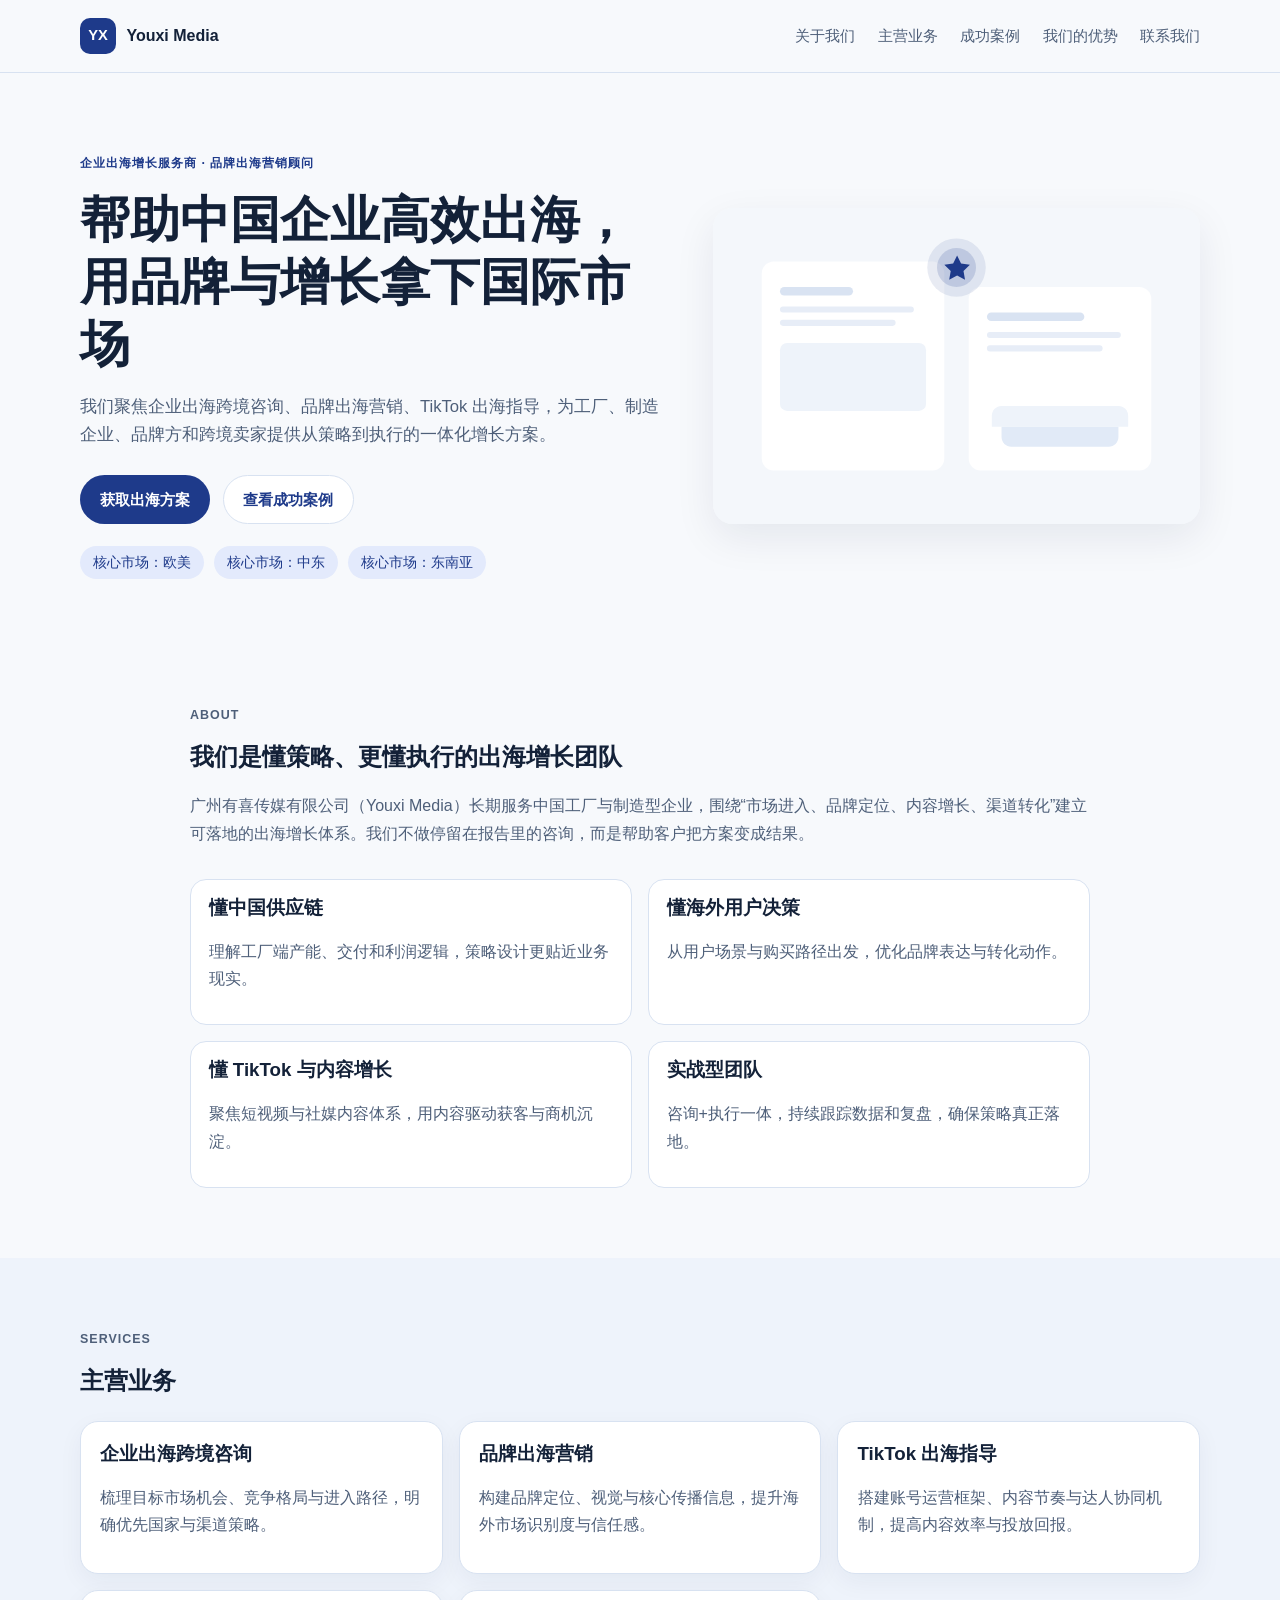
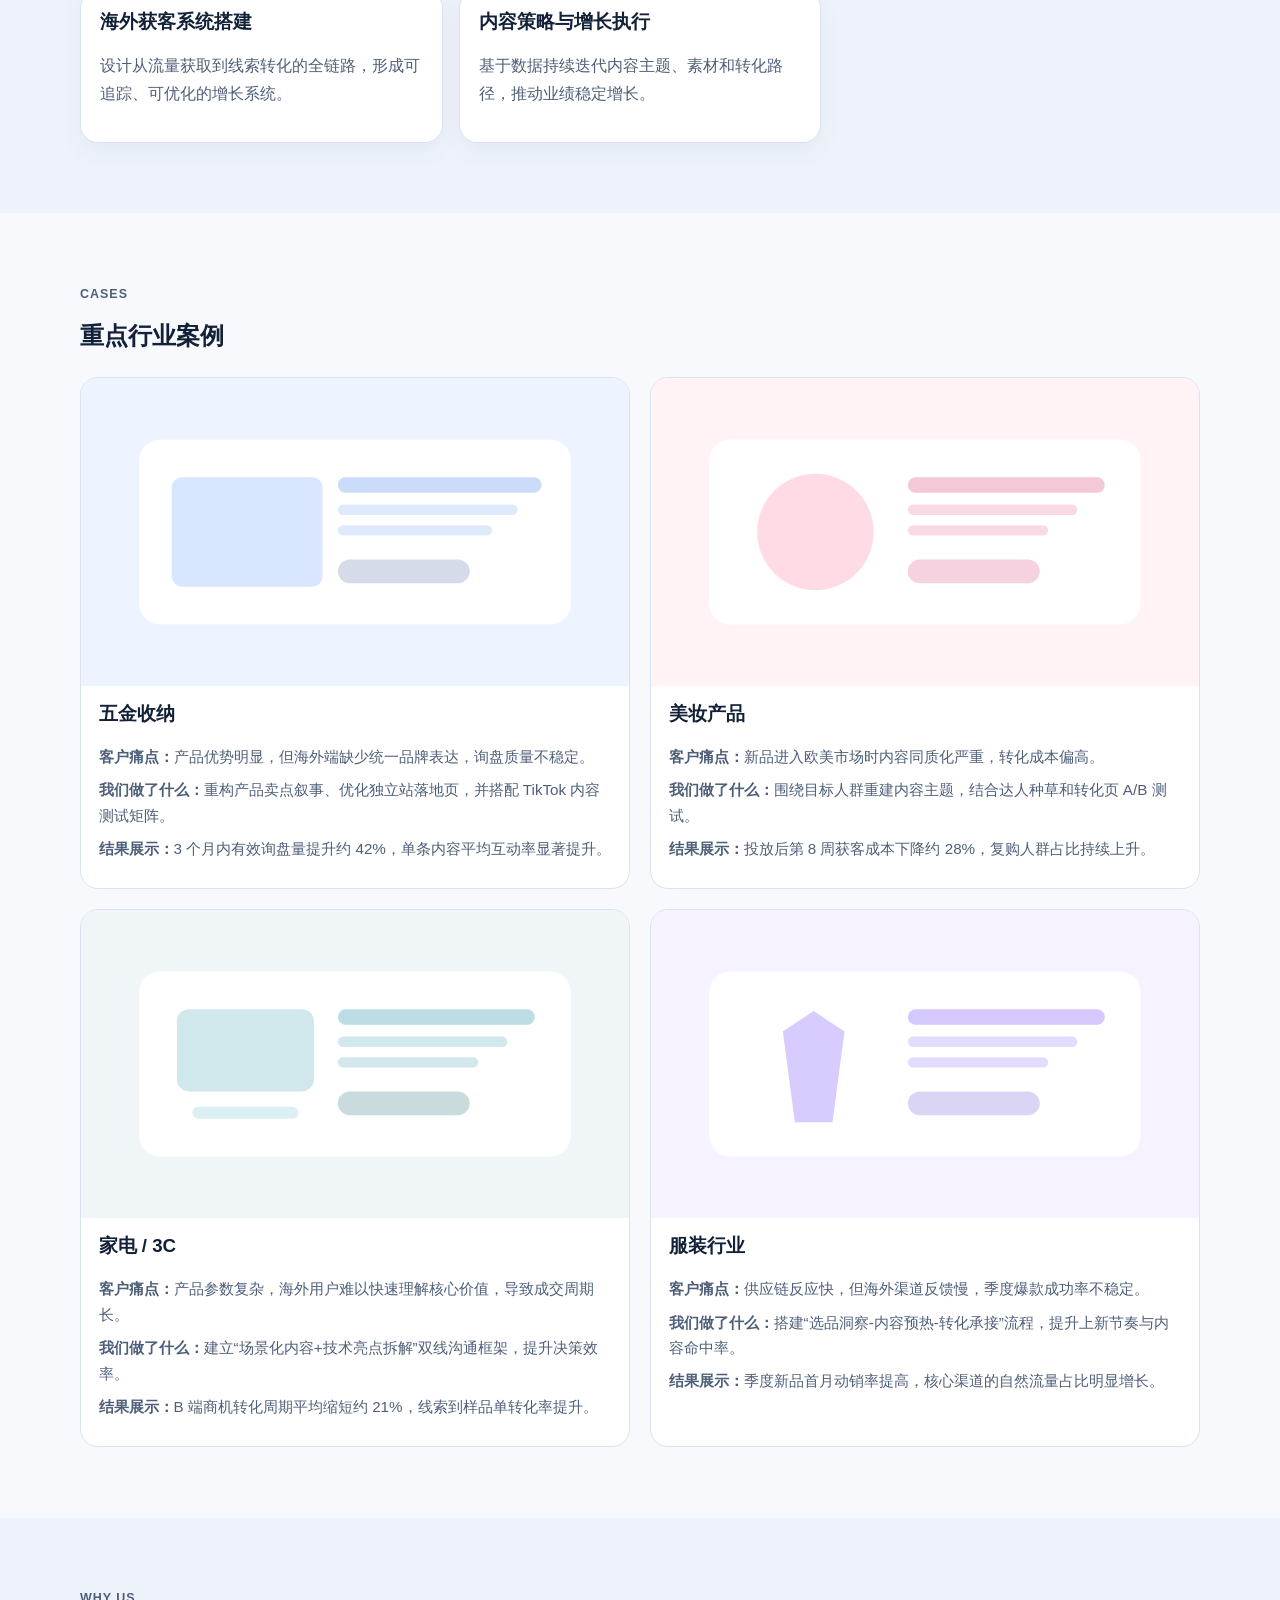
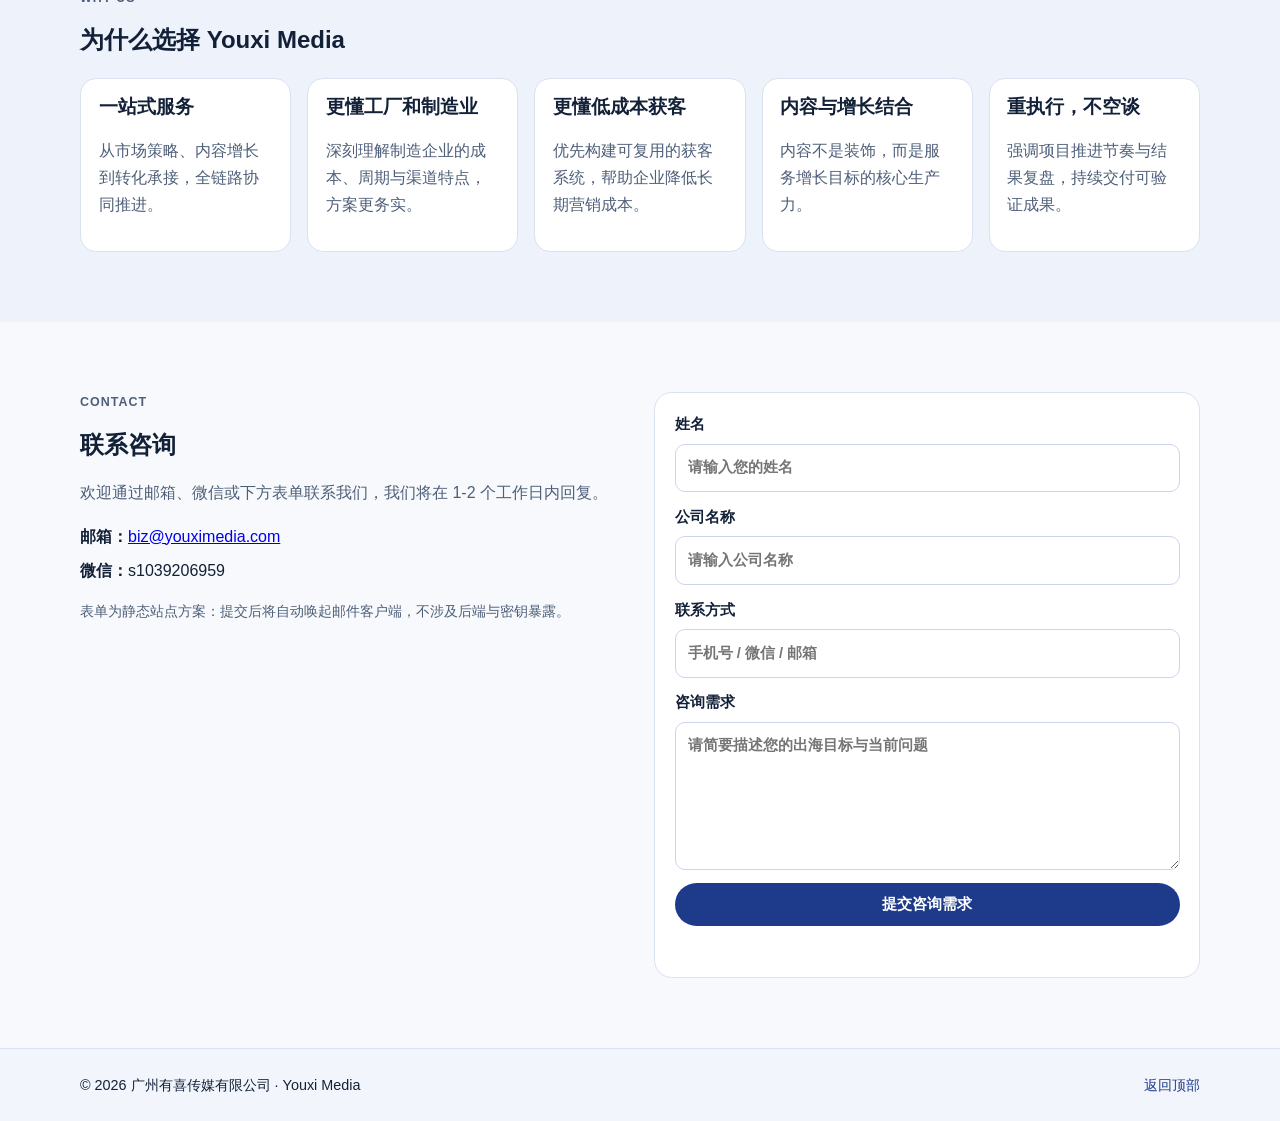
==== index.html @ 43eedc0e "Create static Youxi Media corporate website" ====
<!DOCTYPE html>
<html lang="zh-CN">
  <head>
    <meta charset="UTF-8" />
    <meta name="viewport" content="width=device-width, initial-scale=1.0" />
    <title>广州有喜传媒有限公司 | 企业出海增长服务商</title>
    <meta
      name="description"
      content="广州有喜传媒有限公司（Youxi Media）为工厂、制造业企业、品牌方和跨境卖家提供企业出海跨境咨询、品牌出海营销、TikTok 出海指导与海外获客增长方案。"
    />
    <link rel="stylesheet" href="style.css" />
  </head>
  <body>
    <header class="site-header">
      <div class="container nav-wrap">
        <a class="logo" href="#hero" aria-label="Youxi Media 首页">
          <span class="logo-mark">YX</span>
          <span class="logo-text">Youxi Media</span>
        </a>
        <button class="nav-toggle" aria-label="切换导航菜单">☰</button>
        <nav class="nav-menu" aria-label="主导航">
          <a href="#about">关于我们</a>
          <a href="#services">主营业务</a>
          <a href="#cases">成功案例</a>
          <a href="#why-us">我们的优势</a>
          <a href="#contact">联系我们</a>
        </nav>
      </div>
    </header>

    <main>
      <section class="hero" id="hero">
        <div class="container hero-grid">
          <div class="hero-content">
            <p class="eyebrow">企业出海增长服务商 · 品牌出海营销顾问</p>
            <h1>
              帮助中国企业高效出海，<br />
              用品牌与增长拿下国际市场
            </h1>
            <p class="hero-subtitle">
              我们聚焦企业出海跨境咨询、品牌出海营销、TikTok
              出海指导，为工厂、制造企业、品牌方和跨境卖家提供从策略到执行的一体化增长方案。
            </p>
            <div class="hero-actions">
              <a class="btn btn-primary" href="#contact">获取出海方案</a>
              <a class="btn btn-secondary" href="#cases">查看成功案例</a>
            </div>
            <ul class="hero-markets">
              <li>核心市场：欧美</li>
              <li>核心市场：中东</li>
              <li>核心市场：东南亚</li>
            </ul>
          </div>
          <div class="hero-visual">
            <img src="assets/images/hero-illustration.svg" alt="企业出海增长策略示意图" />
          </div>
        </div>
      </section>

      <section class="section" id="about">
        <div class="container narrow">
          <p class="section-label">About</p>
          <h2>我们是懂策略、更懂执行的出海增长团队</h2>
          <p>
            广州有喜传媒有限公司（Youxi Media）长期服务中国工厂与制造型企业，围绕“市场进入、品牌定位、内容增长、渠道转化”建立可落地的出海增长体系。我们不做停留在报告里的咨询，而是帮助客户把方案变成结果。
          </p>
          <div class="about-points">
            <article>
              <h3>懂中国供应链</h3>
              <p>理解工厂端产能、交付和利润逻辑，策略设计更贴近业务现实。</p>
            </article>
            <article>
              <h3>懂海外用户决策</h3>
              <p>从用户场景与购买路径出发，优化品牌表达与转化动作。</p>
            </article>
            <article>
              <h3>懂 TikTok 与内容增长</h3>
              <p>聚焦短视频与社媒内容体系，用内容驱动获客与商机沉淀。</p>
            </article>
            <article>
              <h3>实战型团队</h3>
              <p>咨询+执行一体，持续跟踪数据和复盘，确保策略真正落地。</p>
            </article>
          </div>
        </div>
      </section>

      <section class="section section-alt" id="services">
        <div class="container">
          <p class="section-label">Services</p>
          <h2>主营业务</h2>
          <div class="service-grid">
            <article class="card">
              <h3>企业出海跨境咨询</h3>
              <p>梳理目标市场机会、竞争格局与进入路径，明确优先国家与渠道策略。</p>
            </article>
            <article class="card">
              <h3>品牌出海营销</h3>
              <p>构建品牌定位、视觉与核心传播信息，提升海外市场识别度与信任感。</p>
            </article>
            <article class="card">
              <h3>TikTok 出海指导</h3>
              <p>搭建账号运营框架、内容节奏与达人协同机制，提高内容效率与投放回报。</p>
            </article>
            <article class="card">
              <h3>海外获客系统搭建</h3>
              <p>设计从流量获取到线索转化的全链路，形成可追踪、可优化的增长系统。</p>
            </article>
            <article class="card">
              <h3>内容策略与增长执行</h3>
              <p>基于数据持续迭代内容主题、素材和转化路径，推动业绩稳定增长。</p>
            </article>
          </div>
        </div>
      </section>

      <section class="section" id="cases">
        <div class="container">
          <p class="section-label">Cases</p>
          <h2>重点行业案例</h2>
          <div class="cases-grid">
            <article class="case-card">
              <img src="assets/images/case-hardware.svg" alt="五金收纳案例配图" />
              <div class="case-content">
                <h3>五金收纳</h3>
                <p><strong>客户痛点：</strong>产品优势明显，但海外端缺少统一品牌表达，询盘质量不稳定。</p>
                <p><strong>我们做了什么：</strong>重构产品卖点叙事、优化独立站落地页，并搭配 TikTok 内容测试矩阵。</p>
                <p><strong>结果展示：</strong>3 个月内有效询盘量提升约 42%，单条内容平均互动率显著提升。</p>
              </div>
            </article>
            <article class="case-card">
              <img src="assets/images/case-beauty.svg" alt="美妆产品案例配图" />
              <div class="case-content">
                <h3>美妆产品</h3>
                <p><strong>客户痛点：</strong>新品进入欧美市场时内容同质化严重，转化成本偏高。</p>
                <p><strong>我们做了什么：</strong>围绕目标人群重建内容主题，结合达人种草和转化页 A/B 测试。</p>
                <p><strong>结果展示：</strong>投放后第 8 周获客成本下降约 28%，复购人群占比持续上升。</p>
              </div>
            </article>
            <article class="case-card">
              <img src="assets/images/case-electronics.svg" alt="家电与3C案例配图" />
              <div class="case-content">
                <h3>家电 / 3C</h3>
                <p><strong>客户痛点：</strong>产品参数复杂，海外用户难以快速理解核心价值，导致成交周期长。</p>
                <p><strong>我们做了什么：</strong>建立“场景化内容+技术亮点拆解”双线沟通框架，提升决策效率。</p>
                <p><strong>结果展示：</strong>B 端商机转化周期平均缩短约 21%，线索到样品单转化率提升。</p>
              </div>
            </article>
            <article class="case-card">
              <img src="assets/images/case-fashion.svg" alt="服装行业案例配图" />
              <div class="case-content">
                <h3>服装行业</h3>
                <p><strong>客户痛点：</strong>供应链反应快，但海外渠道反馈慢，季度爆款成功率不稳定。</p>
                <p><strong>我们做了什么：</strong>搭建“选品洞察-内容预热-转化承接”流程，提升上新节奏与内容命中率。</p>
                <p><strong>结果展示：</strong>季度新品首月动销率提高，核心渠道的自然流量占比明显增长。</p>
              </div>
            </article>
          </div>
        </div>
      </section>

      <section class="section section-alt" id="why-us">
        <div class="container">
          <p class="section-label">Why Us</p>
          <h2>为什么选择 Youxi Media</h2>
          <div class="why-grid">
            <article>
              <h3>一站式服务</h3>
              <p>从市场策略、内容增长到转化承接，全链路协同推进。</p>
            </article>
            <article>
              <h3>更懂工厂和制造业</h3>
              <p>深刻理解制造企业的成本、周期与渠道特点，方案更务实。</p>
            </article>
            <article>
              <h3>更懂低成本获客</h3>
              <p>优先构建可复用的获客系统，帮助企业降低长期营销成本。</p>
            </article>
            <article>
              <h3>内容与增长结合</h3>
              <p>内容不是装饰，而是服务增长目标的核心生产力。</p>
            </article>
            <article>
              <h3>重执行，不空谈</h3>
              <p>强调项目推进节奏与结果复盘，持续交付可验证成果。</p>
            </article>
          </div>
        </div>
      </section>

      <section class="section" id="contact">
        <div class="container contact-layout">
          <div>
            <p class="section-label">Contact</p>
            <h2>联系咨询</h2>
            <p>欢迎通过邮箱、微信或下方表单联系我们，我们将在 1-2 个工作日内回复。</p>
            <ul class="contact-list">
              <li><strong>邮箱：</strong><a href="mailto:biz@youximedia.com">biz@youximedia.com</a></li>
              <li><strong>微信：</strong>s1039206959</li>
            </ul>
            <p class="contact-note">
              表单为静态站点方案：提交后将自动唤起邮件客户端，不涉及后端与密钥暴露。
            </p>
          </div>

          <form id="consult-form" class="contact-form" novalidate>
            <label>
              姓名
              <input type="text" name="name" required placeholder="请输入您的姓名" />
            </label>
            <label>
              公司名称
              <input type="text" name="company" required placeholder="请输入公司名称" />
            </label>
            <label>
              联系方式
              <input type="text" name="contact" required placeholder="手机号 / 微信 / 邮箱" />
            </label>
            <label>
              咨询需求
              <textarea name="demand" rows="5" required placeholder="请简要描述您的出海目标与当前问题"></textarea>
            </label>
            <button type="submit" class="btn btn-primary">提交咨询需求</button>
            <p class="form-hint" id="form-feedback" role="status" aria-live="polite"></p>
          </form>
        </div>
      </section>
    </main>

    <footer class="site-footer">
      <div class="container footer-wrap">
        <p>© <span id="year"></span> 广州有喜传媒有限公司 · Youxi Media</p>
        <a href="#hero">返回顶部</a>
      </div>
    </footer>

    <script src="script.js"></script>
  </body>
</html>
---- style.css ----
:root {
  --bg: #f7f9fc;
  --surface: #ffffff;
  --surface-alt: #eef3fb;
  --text: #132138;
  --muted: #4e5f79;
  --primary: #1e3a8a;
  --primary-light: #e3eafc;
  --border: #d8e2f1;
  --shadow: 0 14px 40px rgba(10, 31, 68, 0.08);
}

* {
  box-sizing: border-box;
}

html {
  scroll-behavior: smooth;
}

body {
  margin: 0;
  font-family: "PingFang SC", "Microsoft YaHei", "Helvetica Neue", Arial, sans-serif;
  background: var(--bg);
  color: var(--text);
  line-height: 1.7;
}

img {
  max-width: 100%;
  height: auto;
  display: block;
}

.container {
  width: min(1120px, 92vw);
  margin: 0 auto;
}

.narrow {
  width: min(900px, 92vw);
}

.site-header {
  position: sticky;
  top: 0;
  z-index: 100;
  background: rgba(247, 249, 252, 0.92);
  border-bottom: 1px solid var(--border);
  backdrop-filter: blur(10px);
}

.nav-wrap {
  display: flex;
  align-items: center;
  justify-content: space-between;
  min-height: 72px;
}

.logo {
  display: inline-flex;
  align-items: center;
  gap: 0.65rem;
  text-decoration: none;
  color: var(--text);
  font-weight: 700;
}

.logo-mark {
  width: 36px;
  height: 36px;
  border-radius: 10px;
  display: grid;
  place-items: center;
  background: var(--primary);
  color: #fff;
  font-size: 0.92rem;
}

.nav-menu {
  display: flex;
  gap: 1.4rem;
}

.nav-menu a {
  text-decoration: none;
  color: var(--muted);
  font-size: 0.96rem;
}

.nav-menu a:hover,
.nav-menu a:focus-visible {
  color: var(--primary);
}

.nav-toggle {
  display: none;
  border: 1px solid var(--border);
  background: #fff;
  padding: 0.35rem 0.55rem;
  border-radius: 8px;
}

.hero {
  padding: 5rem 0 3.5rem;
}

.hero-grid {
  display: grid;
  grid-template-columns: 1.1fr 0.9fr;
  gap: 2.4rem;
  align-items: center;
}

.eyebrow,
.section-label {
  letter-spacing: 0.08em;
  text-transform: uppercase;
  font-size: 0.78rem;
  color: var(--primary);
  font-weight: 700;
  margin: 0 0 1rem;
}

h1,
h2,
h3 {
  margin-top: 0;
  line-height: 1.25;
}

h1 {
  font-size: clamp(1.9rem, 4vw, 3.1rem);
  margin-bottom: 1rem;
}

.hero-subtitle {
  color: var(--muted);
  font-size: 1.04rem;
  margin-bottom: 1.6rem;
}

.hero-actions {
  display: flex;
  flex-wrap: wrap;
  gap: 0.8rem;
  margin-bottom: 1.35rem;
}

.btn {
  text-decoration: none;
  border-radius: 999px;
  padding: 0.68rem 1.2rem;
  font-weight: 600;
  font-size: 0.94rem;
  border: 1px solid transparent;
}

.btn-primary {
  background: var(--primary);
  color: #fff;
}

.btn-primary:hover,
.btn-primary:focus-visible {
  background: #173276;
}

.btn-secondary {
  background: #fff;
  color: var(--primary);
  border-color: var(--border);
}

.hero-markets {
  display: flex;
  flex-wrap: wrap;
  gap: 0.65rem;
  padding: 0;
  margin: 0;
  list-style: none;
}

.hero-markets li {
  background: var(--primary-light);
  color: var(--primary);
  border-radius: 999px;
  padding: 0.3rem 0.8rem;
  font-size: 0.86rem;
}

.hero-visual img {
  border-radius: 20px;
  box-shadow: var(--shadow);
}

.section {
  padding: 4.4rem 0;
}

.section-alt {
  background: var(--surface-alt);
}

.section p {
  color: var(--muted);
}

.about-points,
.service-grid,
.why-grid {
  display: grid;
  gap: 1rem;
}

.about-points {
  margin-top: 2rem;
  grid-template-columns: repeat(2, minmax(0, 1fr));
}

.about-points article,
.why-grid article {
  background: var(--surface);
  border: 1px solid var(--border);
  border-radius: 16px;
  padding: 1rem 1.1rem;
}

.service-grid {
  margin-top: 1.6rem;
  grid-template-columns: repeat(3, minmax(0, 1fr));
}

.card {
  background: #fff;
  border: 1px solid var(--border);
  border-radius: 18px;
  padding: 1.2rem;
  box-shadow: 0 8px 24px rgba(20, 43, 85, 0.05);
}

.cases-grid {
  margin-top: 1.6rem;
  display: grid;
  grid-template-columns: repeat(2, minmax(0, 1fr));
  gap: 1.25rem;
}

.case-card {
  border: 1px solid var(--border);
  border-radius: 18px;
  overflow: hidden;
  background: #fff;
}

.case-content {
  padding: 1rem 1.1rem 1.2rem;
}

.case-content p {
  margin: 0.45rem 0;
  font-size: 0.95rem;
}

.why-grid {
  margin-top: 1.4rem;
  grid-template-columns: repeat(5, minmax(0, 1fr));
}

.contact-layout {
  display: grid;
  grid-template-columns: 1fr 1fr;
  gap: 1.8rem;
}

.contact-list {
  list-style: none;
  padding: 0;
  margin: 1rem 0;
}

.contact-list li + li {
  margin-top: 0.45rem;
}

.contact-note {
  font-size: 0.88rem;
}

.contact-form {
  background: #fff;
  border: 1px solid var(--border);
  border-radius: 18px;
  padding: 1.2rem;
  display: grid;
  gap: 0.8rem;
}

.contact-form label {
  font-weight: 600;
  font-size: 0.92rem;
  color: var(--text);
  display: grid;
  gap: 0.38rem;
}

input,
textarea {
  border: 1px solid #c9d6eb;
  border-radius: 10px;
  padding: 0.68rem 0.76rem;
  font: inherit;
}

input:focus,
textarea:focus {
  outline: 2px solid #a8b9e3;
  border-color: #9cb1de;
}

.form-hint {
  min-height: 1.2rem;
  margin: 0;
  font-size: 0.88rem;
}

.site-footer {
  border-top: 1px solid var(--border);
  background: #f2f6fc;
}

.footer-wrap {
  min-height: 72px;
  display: flex;
  align-items: center;
  justify-content: space-between;
  font-size: 0.9rem;
}

.footer-wrap a {
  color: var(--primary);
  text-decoration: none;
}

@media (max-width: 980px) {
  .hero-grid,
  .contact-layout {
    grid-template-columns: 1fr;
  }

  .service-grid {
    grid-template-columns: repeat(2, minmax(0, 1fr));
  }

  .why-grid {
    grid-template-columns: repeat(2, minmax(0, 1fr));
  }
}

@media (max-width: 760px) {
  .nav-toggle {
    display: inline-block;
  }

  .nav-menu {
    position: absolute;
    top: 72px;
    left: 0;
    right: 0;
    background: #f7f9fc;
    border-bottom: 1px solid var(--border);
    display: none;
    flex-direction: column;
    padding: 0.8rem 4vw 1rem;
    gap: 0.9rem;
  }

  .nav-menu.open {
    display: flex;
  }

  .about-points,
  .service-grid,
  .cases-grid,
  .why-grid {
    grid-template-columns: 1fr;
  }

  .section {
    padding: 3.4rem 0;
  }

  .footer-wrap {
    flex-direction: column;
    justify-content: center;
    gap: 0.3rem;
    padding: 0.8rem 0;
  }
}
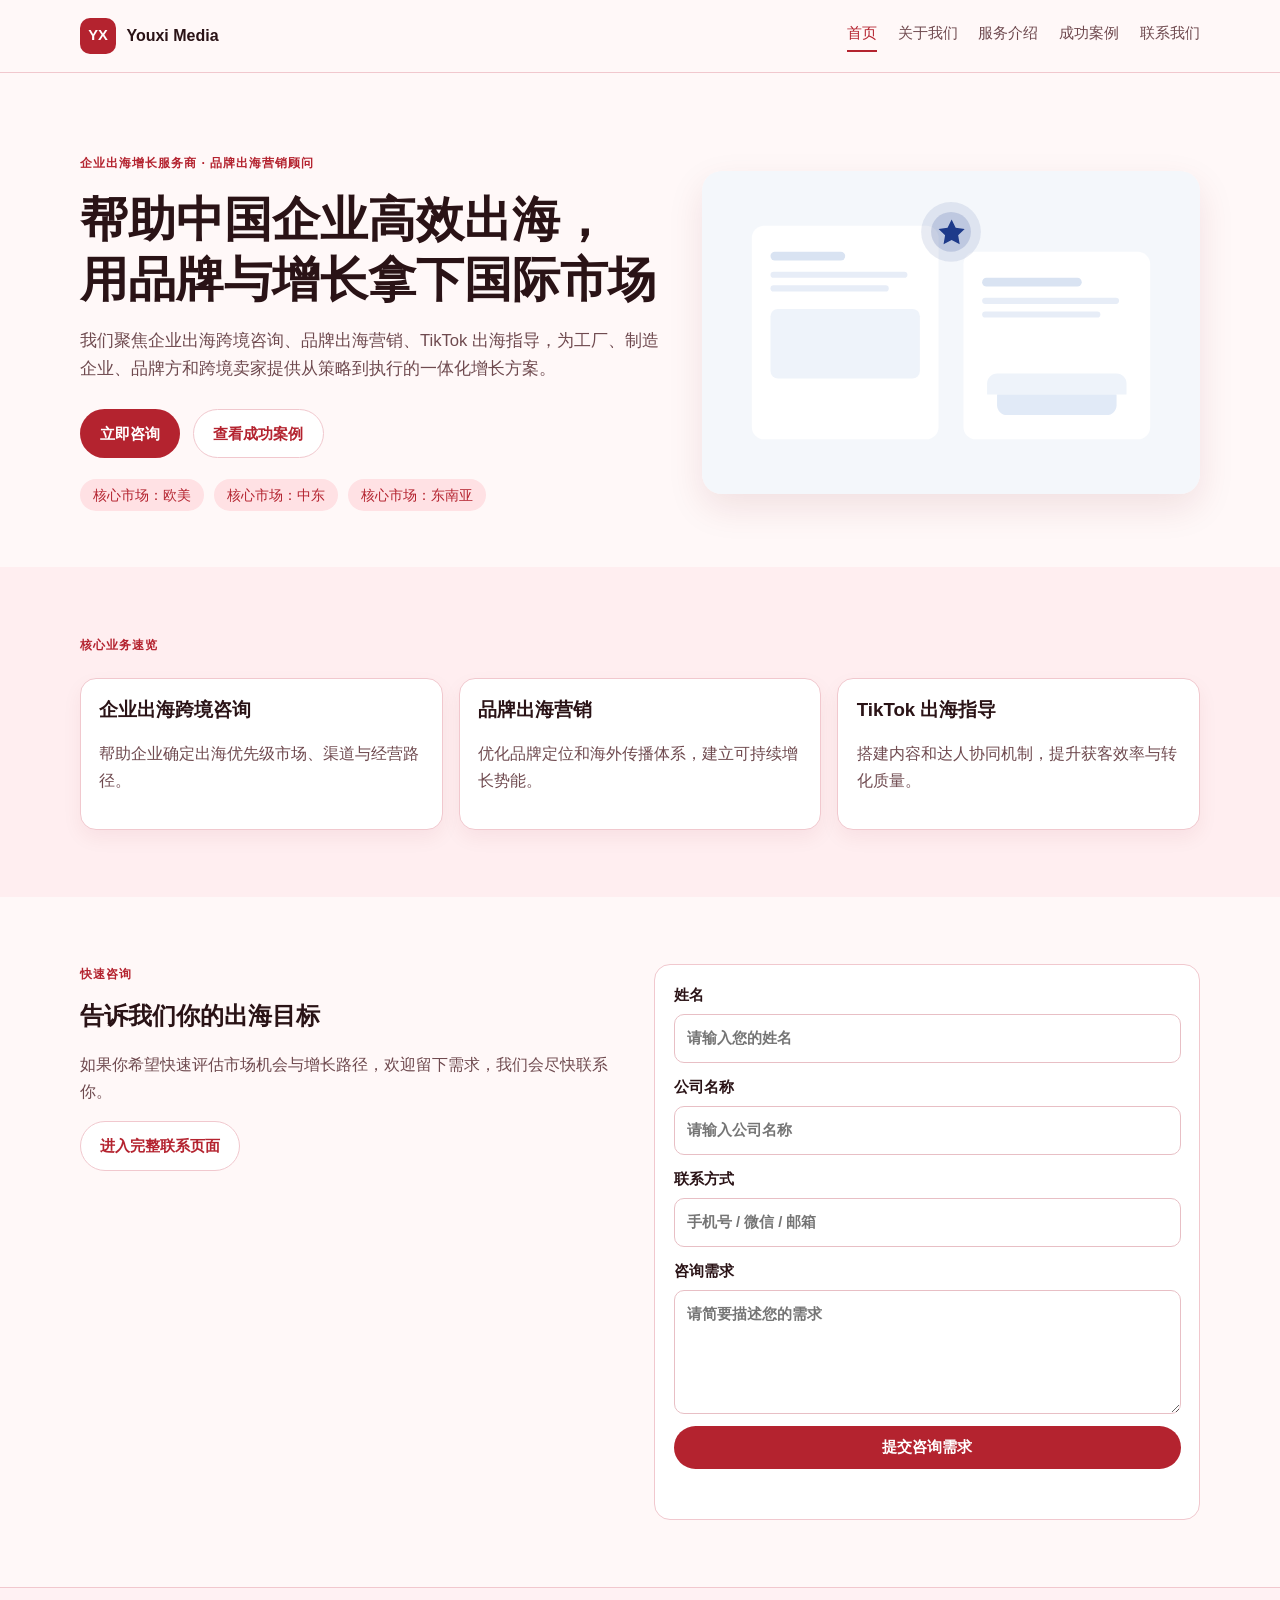
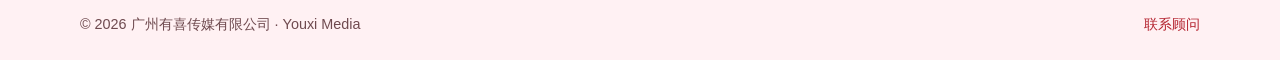
==== commit 91a83bc8: "Refactor site into multi-page red-themed corporate website" ====
--- a/index.html
+++ b/index.html
@@ -3,47 +3,44 @@
   <head>
     <meta charset="UTF-8" />
     <meta name="viewport" content="width=device-width, initial-scale=1.0" />
-    <title>广州有喜传媒有限公司 | 企业出海增长服务商</title>
+    <title>广州有喜传媒有限公司 | 首页</title>
     <meta
       name="description"
-      content="广州有喜传媒有限公司（Youxi Media）为工厂、制造业企业、品牌方和跨境卖家提供企业出海跨境咨询、品牌出海营销、TikTok 出海指导与海外获客增长方案。"
+      content="Youxi Media 帮助工厂、制造业企业、品牌方与跨境卖家实现品牌出海与增长落地。"
     />
     <link rel="stylesheet" href="style.css" />
   </head>
   <body>
     <header class="site-header">
       <div class="container nav-wrap">
-        <a class="logo" href="#hero" aria-label="Youxi Media 首页">
+        <a class="logo" href="index.html" aria-label="Youxi Media 首页">
           <span class="logo-mark">YX</span>
           <span class="logo-text">Youxi Media</span>
         </a>
         <button class="nav-toggle" aria-label="切换导航菜单">☰</button>
         <nav class="nav-menu" aria-label="主导航">
-          <a href="#about">关于我们</a>
-          <a href="#services">主营业务</a>
-          <a href="#cases">成功案例</a>
-          <a href="#why-us">我们的优势</a>
-          <a href="#contact">联系我们</a>
+          <a class="active" href="index.html">首页</a>
+          <a href="about.html">关于我们</a>
+          <a href="services.html">服务介绍</a>
+          <a href="cases.html">成功案例</a>
+          <a href="contact.html">联系我们</a>
         </nav>
       </div>
     </header>
 
     <main>
-      <section class="hero" id="hero">
+      <section class="hero">
         <div class="container hero-grid">
-          <div class="hero-content">
+          <div>
             <p class="eyebrow">企业出海增长服务商 · 品牌出海营销顾问</p>
-            <h1>
-              帮助中国企业高效出海，<br />
-              用品牌与增长拿下国际市场
-            </h1>
+            <h1>帮助中国企业高效出海，<br />用品牌与增长拿下国际市场</h1>
             <p class="hero-subtitle">
               我们聚焦企业出海跨境咨询、品牌出海营销、TikTok
               出海指导，为工厂、制造企业、品牌方和跨境卖家提供从策略到执行的一体化增长方案。
             </p>
             <div class="hero-actions">
-              <a class="btn btn-primary" href="#contact">获取出海方案</a>
-              <a class="btn btn-secondary" href="#cases">查看成功案例</a>
+              <a class="btn btn-primary" href="#home-contact">立即咨询</a>
+              <a class="btn btn-secondary" href="cases.html">查看成功案例</a>
             </div>
             <ul class="hero-markets">
               <li>核心市场：欧美</li>
@@ -57,171 +54,41 @@
         </div>
       </section>
 
-      <section class="section" id="about">
-        <div class="container narrow">
-          <p class="section-label">About</p>
-          <h2>我们是懂策略、更懂执行的出海增长团队</h2>
-          <p>
-            广州有喜传媒有限公司（Youxi Media）长期服务中国工厂与制造型企业，围绕“市场进入、品牌定位、内容增长、渠道转化”建立可落地的出海增长体系。我们不做停留在报告里的咨询，而是帮助客户把方案变成结果。
-          </p>
-          <div class="about-points">
-            <article>
-              <h3>懂中国供应链</h3>
-              <p>理解工厂端产能、交付和利润逻辑，策略设计更贴近业务现实。</p>
+      <section class="section section-alt">
+        <div class="container">
+          <p class="section-label">核心业务速览</p>
+          <div class="service-grid">
+            <article class="card">
+              <h3>企业出海跨境咨询</h3>
+              <p>帮助企业确定出海优先级市场、渠道与经营路径。</p>
             </article>
-            <article>
-              <h3>懂海外用户决策</h3>
-              <p>从用户场景与购买路径出发，优化品牌表达与转化动作。</p>
+            <article class="card">
+              <h3>品牌出海营销</h3>
+              <p>优化品牌定位和海外传播体系，建立可持续增长势能。</p>
             </article>
-            <article>
-              <h3>懂 TikTok 与内容增长</h3>
-              <p>聚焦短视频与社媒内容体系，用内容驱动获客与商机沉淀。</p>
-            </article>
-            <article>
-              <h3>实战型团队</h3>
-              <p>咨询+执行一体，持续跟踪数据和复盘，确保策略真正落地。</p>
+            <article class="card">
+              <h3>TikTok 出海指导</h3>
+              <p>搭建内容和达人协同机制，提升获客效率与转化质量。</p>
             </article>
           </div>
         </div>
       </section>
 
-      <section class="section section-alt" id="services">
-        <div class="container">
-          <p class="section-label">Services</p>
-          <h2>主营业务</h2>
-          <div class="service-grid">
-            <article class="card">
-              <h3>企业出海跨境咨询</h3>
-              <p>梳理目标市场机会、竞争格局与进入路径，明确优先国家与渠道策略。</p>
-            </article>
-            <article class="card">
-              <h3>品牌出海营销</h3>
-              <p>构建品牌定位、视觉与核心传播信息，提升海外市场识别度与信任感。</p>
-            </article>
-            <article class="card">
-              <h3>TikTok 出海指导</h3>
-              <p>搭建账号运营框架、内容节奏与达人协同机制，提高内容效率与投放回报。</p>
-            </article>
-            <article class="card">
-              <h3>海外获客系统搭建</h3>
-              <p>设计从流量获取到线索转化的全链路，形成可追踪、可优化的增长系统。</p>
-            </article>
-            <article class="card">
-              <h3>内容策略与增长执行</h3>
-              <p>基于数据持续迭代内容主题、素材和转化路径，推动业绩稳定增长。</p>
-            </article>
-          </div>
-        </div>
-      </section>
-
-      <section class="section" id="cases">
-        <div class="container">
-          <p class="section-label">Cases</p>
-          <h2>重点行业案例</h2>
-          <div class="cases-grid">
-            <article class="case-card">
-              <img src="assets/images/case-hardware.svg" alt="五金收纳案例配图" />
-              <div class="case-content">
-                <h3>五金收纳</h3>
-                <p><strong>客户痛点：</strong>产品优势明显，但海外端缺少统一品牌表达，询盘质量不稳定。</p>
-                <p><strong>我们做了什么：</strong>重构产品卖点叙事、优化独立站落地页，并搭配 TikTok 内容测试矩阵。</p>
-                <p><strong>结果展示：</strong>3 个月内有效询盘量提升约 42%，单条内容平均互动率显著提升。</p>
-              </div>
-            </article>
-            <article class="case-card">
-              <img src="assets/images/case-beauty.svg" alt="美妆产品案例配图" />
-              <div class="case-content">
-                <h3>美妆产品</h3>
-                <p><strong>客户痛点：</strong>新品进入欧美市场时内容同质化严重，转化成本偏高。</p>
-                <p><strong>我们做了什么：</strong>围绕目标人群重建内容主题，结合达人种草和转化页 A/B 测试。</p>
-                <p><strong>结果展示：</strong>投放后第 8 周获客成本下降约 28%，复购人群占比持续上升。</p>
-              </div>
-            </article>
-            <article class="case-card">
-              <img src="assets/images/case-electronics.svg" alt="家电与3C案例配图" />
-              <div class="case-content">
-                <h3>家电 / 3C</h3>
-                <p><strong>客户痛点：</strong>产品参数复杂，海外用户难以快速理解核心价值，导致成交周期长。</p>
-                <p><strong>我们做了什么：</strong>建立“场景化内容+技术亮点拆解”双线沟通框架，提升决策效率。</p>
-                <p><strong>结果展示：</strong>B 端商机转化周期平均缩短约 21%，线索到样品单转化率提升。</p>
-              </div>
-            </article>
-            <article class="case-card">
-              <img src="assets/images/case-fashion.svg" alt="服装行业案例配图" />
-              <div class="case-content">
-                <h3>服装行业</h3>
-                <p><strong>客户痛点：</strong>供应链反应快，但海外渠道反馈慢，季度爆款成功率不稳定。</p>
-                <p><strong>我们做了什么：</strong>搭建“选品洞察-内容预热-转化承接”流程，提升上新节奏与内容命中率。</p>
-                <p><strong>结果展示：</strong>季度新品首月动销率提高，核心渠道的自然流量占比明显增长。</p>
-              </div>
-            </article>
-          </div>
-        </div>
-      </section>
-
-      <section class="section section-alt" id="why-us">
-        <div class="container">
-          <p class="section-label">Why Us</p>
-          <h2>为什么选择 Youxi Media</h2>
-          <div class="why-grid">
-            <article>
-              <h3>一站式服务</h3>
-              <p>从市场策略、内容增长到转化承接，全链路协同推进。</p>
-            </article>
-            <article>
-              <h3>更懂工厂和制造业</h3>
-              <p>深刻理解制造企业的成本、周期与渠道特点，方案更务实。</p>
-            </article>
-            <article>
-              <h3>更懂低成本获客</h3>
-              <p>优先构建可复用的获客系统，帮助企业降低长期营销成本。</p>
-            </article>
-            <article>
-              <h3>内容与增长结合</h3>
-              <p>内容不是装饰，而是服务增长目标的核心生产力。</p>
-            </article>
-            <article>
-              <h3>重执行，不空谈</h3>
-              <p>强调项目推进节奏与结果复盘，持续交付可验证成果。</p>
-            </article>
-          </div>
-        </div>
-      </section>
-
-      <section class="section" id="contact">
+      <section class="section" id="home-contact">
         <div class="container contact-layout">
           <div>
-            <p class="section-label">Contact</p>
-            <h2>联系咨询</h2>
-            <p>欢迎通过邮箱、微信或下方表单联系我们，我们将在 1-2 个工作日内回复。</p>
-            <ul class="contact-list">
-              <li><strong>邮箱：</strong><a href="mailto:biz@youximedia.com">biz@youximedia.com</a></li>
-              <li><strong>微信：</strong>s1039206959</li>
-            </ul>
-            <p class="contact-note">
-              表单为静态站点方案：提交后将自动唤起邮件客户端，不涉及后端与密钥暴露。
-            </p>
+            <p class="section-label">快速咨询</p>
+            <h2>告诉我们你的出海目标</h2>
+            <p>如果你希望快速评估市场机会与增长路径，欢迎留下需求，我们会尽快联系你。</p>
+            <a class="btn btn-secondary" href="contact.html">进入完整联系页面</a>
           </div>
-
-          <form id="consult-form" class="contact-form" novalidate>
-            <label>
-              姓名
-              <input type="text" name="name" required placeholder="请输入您的姓名" />
-            </label>
-            <label>
-              公司名称
-              <input type="text" name="company" required placeholder="请输入公司名称" />
-            </label>
-            <label>
-              联系方式
-              <input type="text" name="contact" required placeholder="手机号 / 微信 / 邮箱" />
-            </label>
-            <label>
-              咨询需求
-              <textarea name="demand" rows="5" required placeholder="请简要描述您的出海目标与当前问题"></textarea>
-            </label>
+          <form class="contact-form" data-mail-form novalidate>
+            <label>姓名<input type="text" name="name" required placeholder="请输入您的姓名" /></label>
+            <label>公司名称<input type="text" name="company" required placeholder="请输入公司名称" /></label>
+            <label>联系方式<input type="text" name="contact" required placeholder="手机号 / 微信 / 邮箱" /></label>
+            <label>咨询需求<textarea name="demand" rows="4" required placeholder="请简要描述您的需求"></textarea></label>
             <button type="submit" class="btn btn-primary">提交咨询需求</button>
-            <p class="form-hint" id="form-feedback" role="status" aria-live="polite"></p>
+            <p class="form-hint" role="status" aria-live="polite"></p>
           </form>
         </div>
       </section>
@@ -230,7 +97,7 @@
     <footer class="site-footer">
       <div class="container footer-wrap">
         <p>© <span id="year"></span> 广州有喜传媒有限公司 · Youxi Media</p>
-        <a href="#hero">返回顶部</a>
+        <a href="contact.html">联系顾问</a>
       </div>
     </footer>
 
--- a/style.css
+++ b/style.css
@@ -1,23 +1,18 @@
 :root {
-  --bg: #f7f9fc;
+  --bg: #fff8f8;
   --surface: #ffffff;
-  --surface-alt: #eef3fb;
-  --text: #132138;
-  --muted: #4e5f79;
-  --primary: #1e3a8a;
-  --primary-light: #e3eafc;
-  --border: #d8e2f1;
-  --shadow: 0 14px 40px rgba(10, 31, 68, 0.08);
-}
-
-* {
-  box-sizing: border-box;
-}
-
-html {
-  scroll-behavior: smooth;
-}
-
+  --surface-alt: #ffeef0;
+  --text: #2a1316;
+  --muted: #6f4a4f;
+  --primary: #b4232f;
+  --primary-dark: #911b25;
+  --primary-light: #ffe1e4;
+  --border: #f1c8ce;
+  --shadow: 0 14px 36px rgba(120, 20, 30, 0.1);
+}
+
+* { box-sizing: border-box; }
+html { scroll-behavior: smooth; }
 body {
   margin: 0;
   font-family: "PingFang SC", "Microsoft YaHei", "Helvetica Neue", Arial, sans-serif;
@@ -25,36 +20,24 @@
   color: var(--text);
   line-height: 1.7;
 }
-
-img {
-  max-width: 100%;
-  height: auto;
-  display: block;
-}
-
-.container {
-  width: min(1120px, 92vw);
-  margin: 0 auto;
-}
-
-.narrow {
-  width: min(900px, 92vw);
-}
+img { max-width: 100%; height: auto; display: block; }
+.container { width: min(1120px, 92vw); margin: 0 auto; }
+.narrow { width: min(900px, 92vw); }
 
 .site-header {
   position: sticky;
   top: 0;
   z-index: 100;
-  background: rgba(247, 249, 252, 0.92);
+  background: rgba(255, 248, 248, 0.95);
   border-bottom: 1px solid var(--border);
-  backdrop-filter: blur(10px);
+  backdrop-filter: blur(8px);
 }
 
 .nav-wrap {
+  min-height: 72px;
   display: flex;
   align-items: center;
   justify-content: space-between;
-  min-height: 72px;
 }
 
 .logo {
@@ -65,7 +48,6 @@
   color: var(--text);
   font-weight: 700;
 }
-
 .logo-mark {
   width: 36px;
   height: 36px;
@@ -77,77 +59,85 @@
   font-size: 0.92rem;
 }
 
+.nav-toggle {
+  display: none;
+  border: 1px solid var(--border);
+  background: #fff;
+  border-radius: 8px;
+  padding: 0.35rem 0.55rem;
+}
+
 .nav-menu {
   display: flex;
-  gap: 1.4rem;
-}
-
+  gap: 1.3rem;
+}
 .nav-menu a {
   text-decoration: none;
   color: var(--muted);
-  font-size: 0.96rem;
-}
-
+  font-size: 0.95rem;
+  padding-bottom: 0.2rem;
+  border-bottom: 2px solid transparent;
+}
 .nav-menu a:hover,
-.nav-menu a:focus-visible {
+.nav-menu a:focus-visible,
+.nav-menu a.active {
   color: var(--primary);
-}
-
-.nav-toggle {
-  display: none;
-  border: 1px solid var(--border);
-  background: #fff;
-  padding: 0.35rem 0.55rem;
-  border-radius: 8px;
-}
-
-.hero {
-  padding: 5rem 0 3.5rem;
-}
-
+  border-bottom-color: var(--primary);
+}
+
+h1, h2, h3 { margin-top: 0; line-height: 1.25; }
+h1 { font-size: clamp(1.9rem, 4vw, 3rem); margin-bottom: 1rem; }
+p { color: var(--muted); }
+
+.section { padding: 4.2rem 0; }
+.section-alt { background: var(--surface-alt); }
+.eyebrow, .section-label {
+  margin: 0 0 1rem;
+  font-size: 0.78rem;
+  font-weight: 700;
+  text-transform: uppercase;
+  letter-spacing: 0.08em;
+  color: var(--primary);
+}
+
+.page-hero {
+  padding: 4rem 0 2.8rem;
+  background: linear-gradient(180deg, #fff3f4 0%, #fff8f8 100%);
+  border-bottom: 1px solid var(--border);
+}
+.page-hero p { max-width: 720px; }
+
+.hero { padding: 5rem 0 3.5rem; }
 .hero-grid {
   display: grid;
-  grid-template-columns: 1.1fr 0.9fr;
+  grid-template-columns: 1.08fr 0.92fr;
   gap: 2.4rem;
   align-items: center;
 }
-
-.eyebrow,
-.section-label {
-  letter-spacing: 0.08em;
-  text-transform: uppercase;
-  font-size: 0.78rem;
+.hero-subtitle { font-size: 1.04rem; margin-bottom: 1.6rem; }
+.hero-actions { display: flex; flex-wrap: wrap; gap: 0.8rem; margin-bottom: 1.3rem; }
+.hero-markets {
+  margin: 0;
+  padding: 0;
+  list-style: none;
+  display: flex;
+  flex-wrap: wrap;
+  gap: 0.65rem;
+}
+.hero-markets li {
+  background: var(--primary-light);
   color: var(--primary);
-  font-weight: 700;
-  margin: 0 0 1rem;
-}
-
-h1,
-h2,
-h3 {
-  margin-top: 0;
-  line-height: 1.25;
-}
-
-h1 {
-  font-size: clamp(1.9rem, 4vw, 3.1rem);
-  margin-bottom: 1rem;
-}
-
-.hero-subtitle {
-  color: var(--muted);
-  font-size: 1.04rem;
-  margin-bottom: 1.6rem;
-}
-
-.hero-actions {
-  display: flex;
-  flex-wrap: wrap;
-  gap: 0.8rem;
-  margin-bottom: 1.35rem;
+  border-radius: 999px;
+  padding: 0.28rem 0.8rem;
+  font-size: 0.86rem;
+}
+.hero-visual img {
+  border-radius: 20px;
+  box-shadow: var(--shadow);
 }
 
 .btn {
+  display: inline-block;
   text-decoration: none;
   border-radius: 999px;
   padding: 0.68rem 1.2rem;
@@ -155,180 +145,90 @@
   font-size: 0.94rem;
   border: 1px solid transparent;
 }
-
-.btn-primary {
-  background: var(--primary);
-  color: #fff;
-}
-
-.btn-primary:hover,
-.btn-primary:focus-visible {
-  background: #173276;
-}
-
-.btn-secondary {
-  background: #fff;
-  color: var(--primary);
-  border-color: var(--border);
-}
-
-.hero-markets {
-  display: flex;
-  flex-wrap: wrap;
-  gap: 0.65rem;
-  padding: 0;
-  margin: 0;
-  list-style: none;
-}
-
-.hero-markets li {
-  background: var(--primary-light);
-  color: var(--primary);
-  border-radius: 999px;
-  padding: 0.3rem 0.8rem;
-  font-size: 0.86rem;
-}
-
-.hero-visual img {
-  border-radius: 20px;
-  box-shadow: var(--shadow);
-}
-
-.section {
-  padding: 4.4rem 0;
-}
-
-.section-alt {
-  background: var(--surface-alt);
-}
-
-.section p {
-  color: var(--muted);
-}
-
-.about-points,
-.service-grid,
-.why-grid {
+.btn-primary { background: var(--primary); color: #fff; }
+.btn-primary:hover, .btn-primary:focus-visible { background: var(--primary-dark); }
+.btn-secondary { background: #fff; color: var(--primary); border-color: var(--border); }
+
+.grid-2, .grid-3, .grid-4, .service-grid, .why-grid, .cases-grid, .about-points {
   display: grid;
   gap: 1rem;
 }
-
-.about-points {
-  margin-top: 2rem;
-  grid-template-columns: repeat(2, minmax(0, 1fr));
-}
-
-.about-points article,
-.why-grid article {
-  background: var(--surface);
+.grid-2 { grid-template-columns: repeat(2, minmax(0, 1fr)); }
+.grid-3, .service-grid { grid-template-columns: repeat(3, minmax(0, 1fr)); }
+.grid-4, .why-grid { grid-template-columns: repeat(4, minmax(0, 1fr)); }
+
+.card, .case-card, .about-points article, .why-grid article {
+  background: #fff;
   border: 1px solid var(--border);
   border-radius: 16px;
-  padding: 1rem 1.1rem;
-}
-
-.service-grid {
-  margin-top: 1.6rem;
-  grid-template-columns: repeat(3, minmax(0, 1fr));
-}
-
-.card {
-  background: #fff;
-  border: 1px solid var(--border);
-  border-radius: 18px;
-  padding: 1.2rem;
-  box-shadow: 0 8px 24px rgba(20, 43, 85, 0.05);
-}
-
-.cases-grid {
-  margin-top: 1.6rem;
-  display: grid;
-  grid-template-columns: repeat(2, minmax(0, 1fr));
-  gap: 1.25rem;
-}
-
-.case-card {
-  border: 1px solid var(--border);
-  border-radius: 18px;
-  overflow: hidden;
-  background: #fff;
-}
-
-.case-content {
-  padding: 1rem 1.1rem 1.2rem;
-}
-
-.case-content p {
-  margin: 0.45rem 0;
-  font-size: 0.95rem;
-}
-
-.why-grid {
-  margin-top: 1.4rem;
-  grid-template-columns: repeat(5, minmax(0, 1fr));
-}
+}
+.card { padding: 1.15rem; box-shadow: 0 8px 20px rgba(139, 22, 35, 0.06); }
+.about-points { margin-top: 2rem; grid-template-columns: repeat(2, minmax(0, 1fr)); }
+.about-points article { padding: 1rem 1.1rem; }
+.service-grid { margin-top: 1.4rem; }
+
+.cases-grid { grid-template-columns: repeat(2, minmax(0, 1fr)); margin-top: 1.4rem; }
+.case-card { overflow: hidden; }
+.case-content { padding: 1rem 1.1rem 1.2rem; }
+.case-content p { margin: 0.45rem 0; font-size: 0.95rem; }
+
+.why-grid { margin-top: 1.2rem; grid-template-columns: repeat(5, minmax(0, 1fr)); }
+.why-grid article { padding: 1rem 1.1rem; }
 
 .contact-layout {
   display: grid;
   grid-template-columns: 1fr 1fr;
   gap: 1.8rem;
 }
-
-.contact-list {
-  list-style: none;
-  padding: 0;
-  margin: 1rem 0;
-}
-
-.contact-list li + li {
-  margin-top: 0.45rem;
-}
-
-.contact-note {
-  font-size: 0.88rem;
-}
+.contact-list { list-style: none; padding: 0; margin: 1rem 0; }
+.contact-list li + li { margin-top: 0.45rem; }
+.contact-note { font-size: 0.88rem; }
 
 .contact-form {
   background: #fff;
   border: 1px solid var(--border);
-  border-radius: 18px;
-  padding: 1.2rem;
-  display: grid;
-  gap: 0.8rem;
-}
-
+  border-radius: 16px;
+  padding: 1.15rem;
+  display: grid;
+  gap: 0.78rem;
+}
 .contact-form label {
+  font-size: 0.92rem;
   font-weight: 600;
-  font-size: 0.92rem;
   color: var(--text);
   display: grid;
-  gap: 0.38rem;
-}
-
-input,
-textarea {
-  border: 1px solid #c9d6eb;
+  gap: 0.36rem;
+}
+input, textarea {
+  border: 1px solid #e8bfc5;
   border-radius: 10px;
   padding: 0.68rem 0.76rem;
   font: inherit;
 }
-
-input:focus,
-textarea:focus {
-  outline: 2px solid #a8b9e3;
-  border-color: #9cb1de;
-}
-
-.form-hint {
-  min-height: 1.2rem;
-  margin: 0;
-  font-size: 0.88rem;
-}
+input:focus, textarea:focus {
+  outline: 2px solid #ef9ca5;
+  border-color: #e88a95;
+}
+.form-hint { min-height: 1.2rem; margin: 0; font-size: 0.88rem; }
+
+.stats {
+  margin-top: 1.2rem;
+  display: grid;
+  grid-template-columns: repeat(3, minmax(0, 1fr));
+  gap: 0.8rem;
+}
+.stats article {
+  background: #fff;
+  border: 1px solid var(--border);
+  border-radius: 14px;
+  padding: 0.95rem;
+}
+.stats h3 { margin: 0; color: var(--primary); }
 
 .site-footer {
   border-top: 1px solid var(--border);
-  background: #f2f6fc;
-}
-
+  background: #fff1f3;
+}
 .footer-wrap {
   min-height: 72px;
   display: flex;
@@ -336,64 +236,38 @@
   justify-content: space-between;
   font-size: 0.9rem;
 }
-
-.footer-wrap a {
-  color: var(--primary);
-  text-decoration: none;
-}
+.footer-wrap a { color: var(--primary); text-decoration: none; }
 
 @media (max-width: 980px) {
-  .hero-grid,
-  .contact-layout {
-    grid-template-columns: 1fr;
-  }
-
-  .service-grid {
-    grid-template-columns: repeat(2, minmax(0, 1fr));
-  }
-
-  .why-grid {
-    grid-template-columns: repeat(2, minmax(0, 1fr));
-  }
+  .hero-grid, .contact-layout { grid-template-columns: 1fr; }
+  .grid-3, .service-grid { grid-template-columns: repeat(2, minmax(0, 1fr)); }
+  .grid-4, .why-grid { grid-template-columns: repeat(2, minmax(0, 1fr)); }
+  .stats { grid-template-columns: 1fr; }
 }
 
 @media (max-width: 760px) {
-  .nav-toggle {
-    display: inline-block;
-  }
-
+  .nav-toggle { display: inline-block; }
   .nav-menu {
     position: absolute;
     top: 72px;
     left: 0;
     right: 0;
-    background: #f7f9fc;
+    background: #fff8f8;
     border-bottom: 1px solid var(--border);
     display: none;
     flex-direction: column;
     padding: 0.8rem 4vw 1rem;
     gap: 0.9rem;
   }
-
-  .nav-menu.open {
-    display: flex;
-  }
-
-  .about-points,
-  .service-grid,
-  .cases-grid,
-  .why-grid {
+  .nav-menu.open { display: flex; }
+  .about-points, .cases-grid, .grid-2, .grid-3, .service-grid, .grid-4, .why-grid {
     grid-template-columns: 1fr;
   }
-
-  .section {
-    padding: 3.4rem 0;
-  }
-
+  .section { padding: 3.2rem 0; }
   .footer-wrap {
     flex-direction: column;
     justify-content: center;
-    gap: 0.3rem;
+    gap: 0.2rem;
     padding: 0.8rem 0;
   }
 }
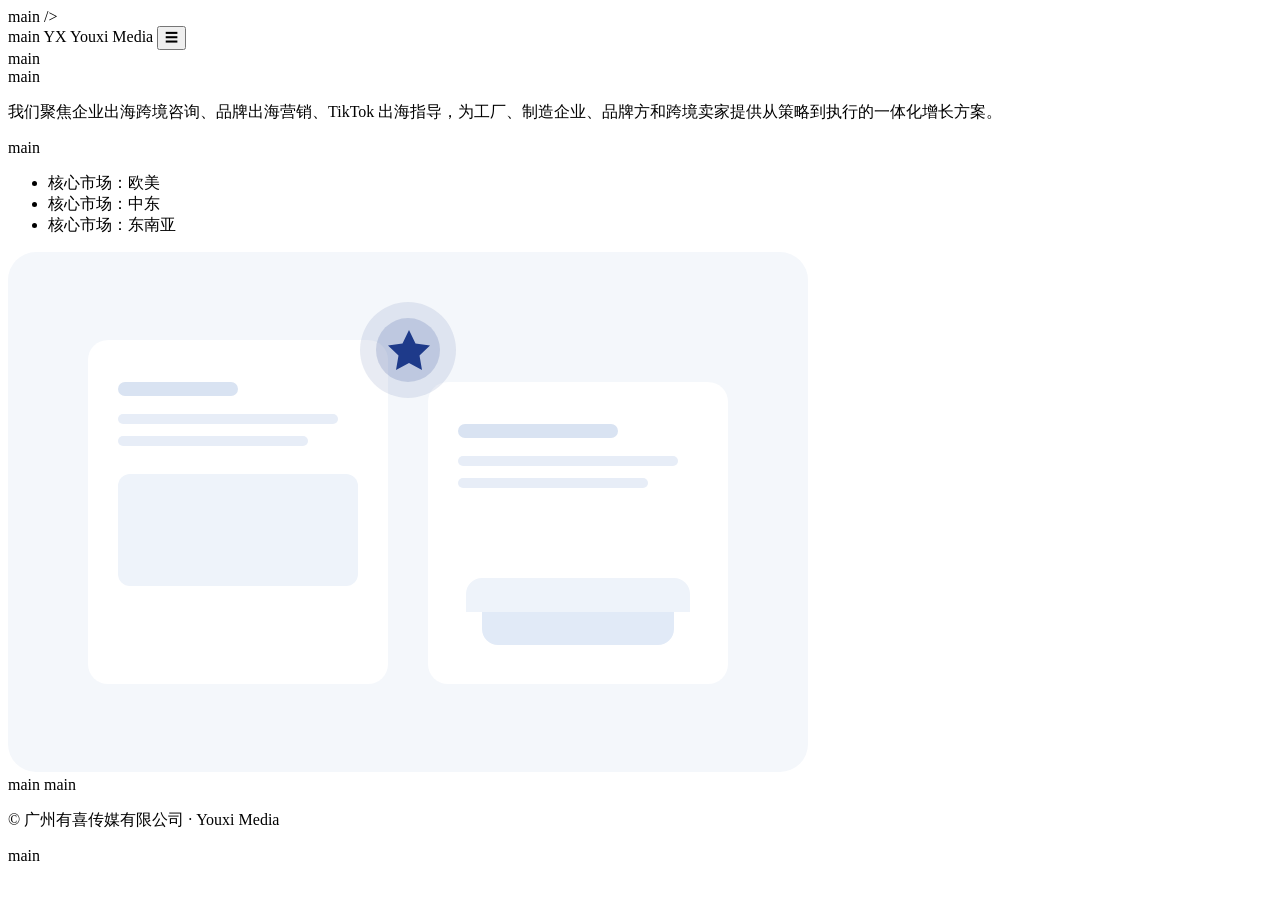
==== commit 74968717: "Merge branch 'main' into codex/design-static-corporate-website-for-youxi-media-761189" ====
--- a/index.html
+++ b/index.html
@@ -3,44 +3,32 @@
   <head>
     <meta charset="UTF-8" />
     <meta name="viewport" content="width=device-width, initial-scale=1.0" />
-    <title>广州有喜传媒有限公司 | 首页</title>
-    <meta
-      name="description"
-      content="Youxi Media 帮助工厂、制造业企业、品牌方与跨境卖家实现品牌出海与增长落地。"
+ main
     />
     <link rel="stylesheet" href="style.css" />
   </head>
   <body>
     <header class="site-header">
       <div class="container nav-wrap">
-        <a class="logo" href="index.html" aria-label="Youxi Media 首页">
+ main
           <span class="logo-mark">YX</span>
           <span class="logo-text">Youxi Media</span>
         </a>
         <button class="nav-toggle" aria-label="切换导航菜单">☰</button>
         <nav class="nav-menu" aria-label="主导航">
-          <a class="active" href="index.html">首页</a>
-          <a href="about.html">关于我们</a>
-          <a href="services.html">服务介绍</a>
-          <a href="cases.html">成功案例</a>
-          <a href="contact.html">联系我们</a>
+ main
         </nav>
       </div>
     </header>
 
     <main>
-      <section class="hero">
-        <div class="container hero-grid">
-          <div>
-            <p class="eyebrow">企业出海增长服务商 · 品牌出海营销顾问</p>
-            <h1>帮助中国企业高效出海，<br />用品牌与增长拿下国际市场</h1>
+main
             <p class="hero-subtitle">
               我们聚焦企业出海跨境咨询、品牌出海营销、TikTok
               出海指导，为工厂、制造企业、品牌方和跨境卖家提供从策略到执行的一体化增长方案。
             </p>
             <div class="hero-actions">
-              <a class="btn btn-primary" href="#home-contact">立即咨询</a>
-              <a class="btn btn-secondary" href="cases.html">查看成功案例</a>
+ main
             </div>
             <ul class="hero-markets">
               <li>核心市场：欧美</li>
@@ -53,42 +41,13 @@
           </div>
         </div>
       </section>
-
-      <section class="section section-alt">
-        <div class="container">
-          <p class="section-label">核心业务速览</p>
-          <div class="service-grid">
-            <article class="card">
-              <h3>企业出海跨境咨询</h3>
-              <p>帮助企业确定出海优先级市场、渠道与经营路径。</p>
-            </article>
-            <article class="card">
-              <h3>品牌出海营销</h3>
-              <p>优化品牌定位和海外传播体系，建立可持续增长势能。</p>
-            </article>
-            <article class="card">
-              <h3>TikTok 出海指导</h3>
-              <p>搭建内容和达人协同机制，提升获客效率与转化质量。</p>
+ main
             </article>
           </div>
         </div>
       </section>
 
-      <section class="section" id="home-contact">
-        <div class="container contact-layout">
-          <div>
-            <p class="section-label">快速咨询</p>
-            <h2>告诉我们你的出海目标</h2>
-            <p>如果你希望快速评估市场机会与增长路径，欢迎留下需求，我们会尽快联系你。</p>
-            <a class="btn btn-secondary" href="contact.html">进入完整联系页面</a>
-          </div>
-          <form class="contact-form" data-mail-form novalidate>
-            <label>姓名<input type="text" name="name" required placeholder="请输入您的姓名" /></label>
-            <label>公司名称<input type="text" name="company" required placeholder="请输入公司名称" /></label>
-            <label>联系方式<input type="text" name="contact" required placeholder="手机号 / 微信 / 邮箱" /></label>
-            <label>咨询需求<textarea name="demand" rows="4" required placeholder="请简要描述您的需求"></textarea></label>
-            <button type="submit" class="btn btn-primary">提交咨询需求</button>
-            <p class="form-hint" role="status" aria-live="polite"></p>
+ main
           </form>
         </div>
       </section>
@@ -97,7 +56,7 @@
     <footer class="site-footer">
       <div class="container footer-wrap">
         <p>© <span id="year"></span> 广州有喜传媒有限公司 · Youxi Media</p>
-        <a href="contact.html">联系顾问</a>
+ main
       </div>
     </footer>
 
--- a/style.css
+++ b/style.css
@@ -1,18 +1,5 @@
 :root {
-  --bg: #fff8f8;
-  --surface: #ffffff;
-  --surface-alt: #ffeef0;
-  --text: #2a1316;
-  --muted: #6f4a4f;
-  --primary: #b4232f;
-  --primary-dark: #911b25;
-  --primary-light: #ffe1e4;
-  --border: #f1c8ce;
-  --shadow: 0 14px 36px rgba(120, 20, 30, 0.1);
-}
-
-* { box-sizing: border-box; }
-html { scroll-behavior: smooth; }
+ main
 body {
   margin: 0;
   font-family: "PingFang SC", "Microsoft YaHei", "Helvetica Neue", Arial, sans-serif;
@@ -20,24 +7,13 @@
   color: var(--text);
   line-height: 1.7;
 }
-img { max-width: 100%; height: auto; display: block; }
-.container { width: min(1120px, 92vw); margin: 0 auto; }
-.narrow { width: min(900px, 92vw); }
+ main
 
 .site-header {
   position: sticky;
   top: 0;
   z-index: 100;
-  background: rgba(255, 248, 248, 0.95);
-  border-bottom: 1px solid var(--border);
-  backdrop-filter: blur(8px);
-}
-
-.nav-wrap {
-  min-height: 72px;
-  display: flex;
-  align-items: center;
-  justify-content: space-between;
+ main
 }
 
 .logo {
@@ -48,6 +24,7 @@
   color: var(--text);
   font-weight: 700;
 }
+  main
 .logo-mark {
   width: 36px;
   height: 36px;
@@ -58,177 +35,34 @@
   color: #fff;
   font-size: 0.92rem;
 }
-
-.nav-toggle {
-  display: none;
-  border: 1px solid var(--border);
-  background: #fff;
-  border-radius: 8px;
-  padding: 0.35rem 0.55rem;
-}
-
-.nav-menu {
-  display: flex;
-  gap: 1.3rem;
-}
-.nav-menu a {
-  text-decoration: none;
-  color: var(--muted);
-  font-size: 0.95rem;
-  padding-bottom: 0.2rem;
-  border-bottom: 2px solid transparent;
-}
-.nav-menu a:hover,
-.nav-menu a:focus-visible,
-.nav-menu a.active {
-  color: var(--primary);
-  border-bottom-color: var(--primary);
-}
-
-h1, h2, h3 { margin-top: 0; line-height: 1.25; }
-h1 { font-size: clamp(1.9rem, 4vw, 3rem); margin-bottom: 1rem; }
-p { color: var(--muted); }
-
-.section { padding: 4.2rem 0; }
-.section-alt { background: var(--surface-alt); }
-.eyebrow, .section-label {
-  margin: 0 0 1rem;
-  font-size: 0.78rem;
-  font-weight: 700;
-  text-transform: uppercase;
-  letter-spacing: 0.08em;
-  color: var(--primary);
-}
-
-.page-hero {
-  padding: 4rem 0 2.8rem;
-  background: linear-gradient(180deg, #fff3f4 0%, #fff8f8 100%);
-  border-bottom: 1px solid var(--border);
-}
-.page-hero p { max-width: 720px; }
-
-.hero { padding: 5rem 0 3.5rem; }
-.hero-grid {
-  display: grid;
-  grid-template-columns: 1.08fr 0.92fr;
-  gap: 2.4rem;
-  align-items: center;
-}
-.hero-subtitle { font-size: 1.04rem; margin-bottom: 1.6rem; }
-.hero-actions { display: flex; flex-wrap: wrap; gap: 0.8rem; margin-bottom: 1.3rem; }
-.hero-markets {
-  margin: 0;
-  padding: 0;
-  list-style: none;
-  display: flex;
-  flex-wrap: wrap;
-  gap: 0.65rem;
-}
+ main
 .hero-markets li {
   background: var(--primary-light);
   color: var(--primary);
   border-radius: 999px;
-  padding: 0.28rem 0.8rem;
-  font-size: 0.86rem;
-}
+ main
 .hero-visual img {
   border-radius: 20px;
   box-shadow: var(--shadow);
 }
-
-.btn {
-  display: inline-block;
-  text-decoration: none;
-  border-radius: 999px;
-  padding: 0.68rem 1.2rem;
-  font-weight: 600;
-  font-size: 0.94rem;
-  border: 1px solid transparent;
-}
-.btn-primary { background: var(--primary); color: #fff; }
-.btn-primary:hover, .btn-primary:focus-visible { background: var(--primary-dark); }
-.btn-secondary { background: #fff; color: var(--primary); border-color: var(--border); }
-
-.grid-2, .grid-3, .grid-4, .service-grid, .why-grid, .cases-grid, .about-points {
-  display: grid;
-  gap: 1rem;
-}
-.grid-2 { grid-template-columns: repeat(2, minmax(0, 1fr)); }
-.grid-3, .service-grid { grid-template-columns: repeat(3, minmax(0, 1fr)); }
-.grid-4, .why-grid { grid-template-columns: repeat(4, minmax(0, 1fr)); }
-
-.card, .case-card, .about-points article, .why-grid article {
-  background: #fff;
-  border: 1px solid var(--border);
-  border-radius: 16px;
-}
-.card { padding: 1.15rem; box-shadow: 0 8px 20px rgba(139, 22, 35, 0.06); }
-.about-points { margin-top: 2rem; grid-template-columns: repeat(2, minmax(0, 1fr)); }
-.about-points article { padding: 1rem 1.1rem; }
-.service-grid { margin-top: 1.4rem; }
-
-.cases-grid { grid-template-columns: repeat(2, minmax(0, 1fr)); margin-top: 1.4rem; }
-.case-card { overflow: hidden; }
-.case-content { padding: 1rem 1.1rem 1.2rem; }
-.case-content p { margin: 0.45rem 0; font-size: 0.95rem; }
-
-.why-grid { margin-top: 1.2rem; grid-template-columns: repeat(5, minmax(0, 1fr)); }
-.why-grid article { padding: 1rem 1.1rem; }
+ main
 
 .contact-layout {
   display: grid;
   grid-template-columns: 1fr 1fr;
   gap: 1.8rem;
 }
-.contact-list { list-style: none; padding: 0; margin: 1rem 0; }
-.contact-list li + li { margin-top: 0.45rem; }
-.contact-note { font-size: 0.88rem; }
+ main
 
 .contact-form {
   background: #fff;
   border: 1px solid var(--border);
-  border-radius: 16px;
-  padding: 1.15rem;
-  display: grid;
-  gap: 0.78rem;
-}
-.contact-form label {
-  font-size: 0.92rem;
-  font-weight: 600;
-  color: var(--text);
-  display: grid;
-  gap: 0.36rem;
-}
-input, textarea {
-  border: 1px solid #e8bfc5;
+ main
   border-radius: 10px;
   padding: 0.68rem 0.76rem;
   font: inherit;
 }
-input:focus, textarea:focus {
-  outline: 2px solid #ef9ca5;
-  border-color: #e88a95;
-}
-.form-hint { min-height: 1.2rem; margin: 0; font-size: 0.88rem; }
-
-.stats {
-  margin-top: 1.2rem;
-  display: grid;
-  grid-template-columns: repeat(3, minmax(0, 1fr));
-  gap: 0.8rem;
-}
-.stats article {
-  background: #fff;
-  border: 1px solid var(--border);
-  border-radius: 14px;
-  padding: 0.95rem;
-}
-.stats h3 { margin: 0; color: var(--primary); }
-
-.site-footer {
-  border-top: 1px solid var(--border);
-  background: #fff1f3;
-}
+ main
 .footer-wrap {
   min-height: 72px;
   display: flex;
@@ -236,38 +70,20 @@
   justify-content: space-between;
   font-size: 0.9rem;
 }
-.footer-wrap a { color: var(--primary); text-decoration: none; }
-
-@media (max-width: 980px) {
-  .hero-grid, .contact-layout { grid-template-columns: 1fr; }
-  .grid-3, .service-grid { grid-template-columns: repeat(2, minmax(0, 1fr)); }
-  .grid-4, .why-grid { grid-template-columns: repeat(2, minmax(0, 1fr)); }
-  .stats { grid-template-columns: 1fr; }
-}
-
-@media (max-width: 760px) {
-  .nav-toggle { display: inline-block; }
+ main
   .nav-menu {
     position: absolute;
     top: 72px;
     left: 0;
     right: 0;
-    background: #fff8f8;
+ main
     border-bottom: 1px solid var(--border);
     display: none;
     flex-direction: column;
     padding: 0.8rem 4vw 1rem;
     gap: 0.9rem;
   }
-  .nav-menu.open { display: flex; }
-  .about-points, .cases-grid, .grid-2, .grid-3, .service-grid, .grid-4, .why-grid {
-    grid-template-columns: 1fr;
-  }
-  .section { padding: 3.2rem 0; }
-  .footer-wrap {
-    flex-direction: column;
-    justify-content: center;
-    gap: 0.2rem;
+ main
     padding: 0.8rem 0;
   }
 }
